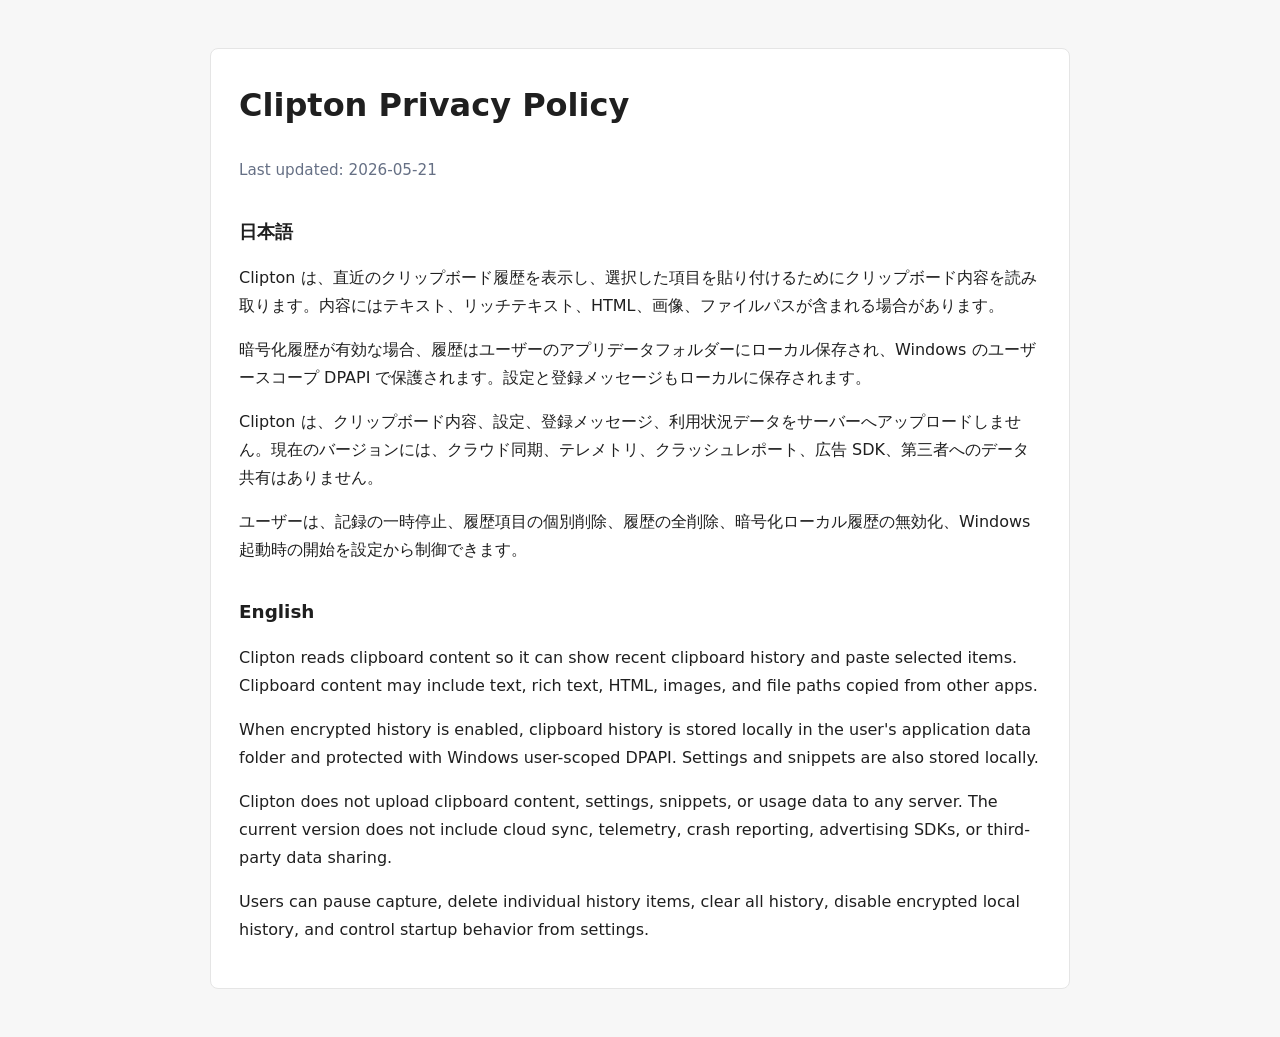
==== docs/privacy/index.html @ 09aeeec3 "refactor: reorganize settings pages" ====
<!doctype html>
<html lang="ja">
<head>
  <meta charset="utf-8">
  <meta name="viewport" content="width=device-width, initial-scale=1">
  <title>Clipton Privacy Policy</title>
  <style>
    body { margin: 0; font-family: "Segoe UI", system-ui, sans-serif; color: #1f1f1f; background: #f7f7f7; }
    main { max-width: 860px; margin: 0 auto; padding: 48px 24px; line-height: 1.75; }
    h1 { font-size: 2rem; margin: 0 0 24px; }
    h2 { font-size: 1.15rem; margin-top: 32px; }
    section { background: #fff; border: 1px solid #e5e5e5; border-radius: 8px; padding: 28px; }
    .updated { color: #667085; font-size: .95rem; }
  </style>
</head>
<body>
  <main>
    <section>
      <h1>Clipton Privacy Policy</h1>
      <p class="updated">Last updated: 2026-05-21</p>
      <h2>日本語</h2>
      <p>Clipton は、直近のクリップボード履歴を表示し、選択した項目を貼り付けるためにクリップボード内容を読み取ります。内容にはテキスト、リッチテキスト、HTML、画像、ファイルパスが含まれる場合があります。</p>
      <p>暗号化履歴が有効な場合、履歴はユーザーのアプリデータフォルダーにローカル保存され、Windows のユーザースコープ DPAPI で保護されます。設定と登録メッセージもローカルに保存されます。</p>
      <p>Clipton は、クリップボード内容、設定、登録メッセージ、利用状況データをサーバーへアップロードしません。現在のバージョンには、クラウド同期、テレメトリ、クラッシュレポート、広告 SDK、第三者へのデータ共有はありません。</p>
      <p>ユーザーは、記録の一時停止、履歴項目の個別削除、履歴の全削除、暗号化ローカル履歴の無効化、Windows 起動時の開始を設定から制御できます。</p>
      <h2>English</h2>
      <p>Clipton reads clipboard content so it can show recent clipboard history and paste selected items. Clipboard content may include text, rich text, HTML, images, and file paths copied from other apps.</p>
      <p>When encrypted history is enabled, clipboard history is stored locally in the user's application data folder and protected with Windows user-scoped DPAPI. Settings and snippets are also stored locally.</p>
      <p>Clipton does not upload clipboard content, settings, snippets, or usage data to any server. The current version does not include cloud sync, telemetry, crash reporting, advertising SDKs, or third-party data sharing.</p>
      <p>Users can pause capture, delete individual history items, clear all history, disable encrypted local history, and control startup behavior from settings.</p>
    </section>
  </main>
</body>
</html>
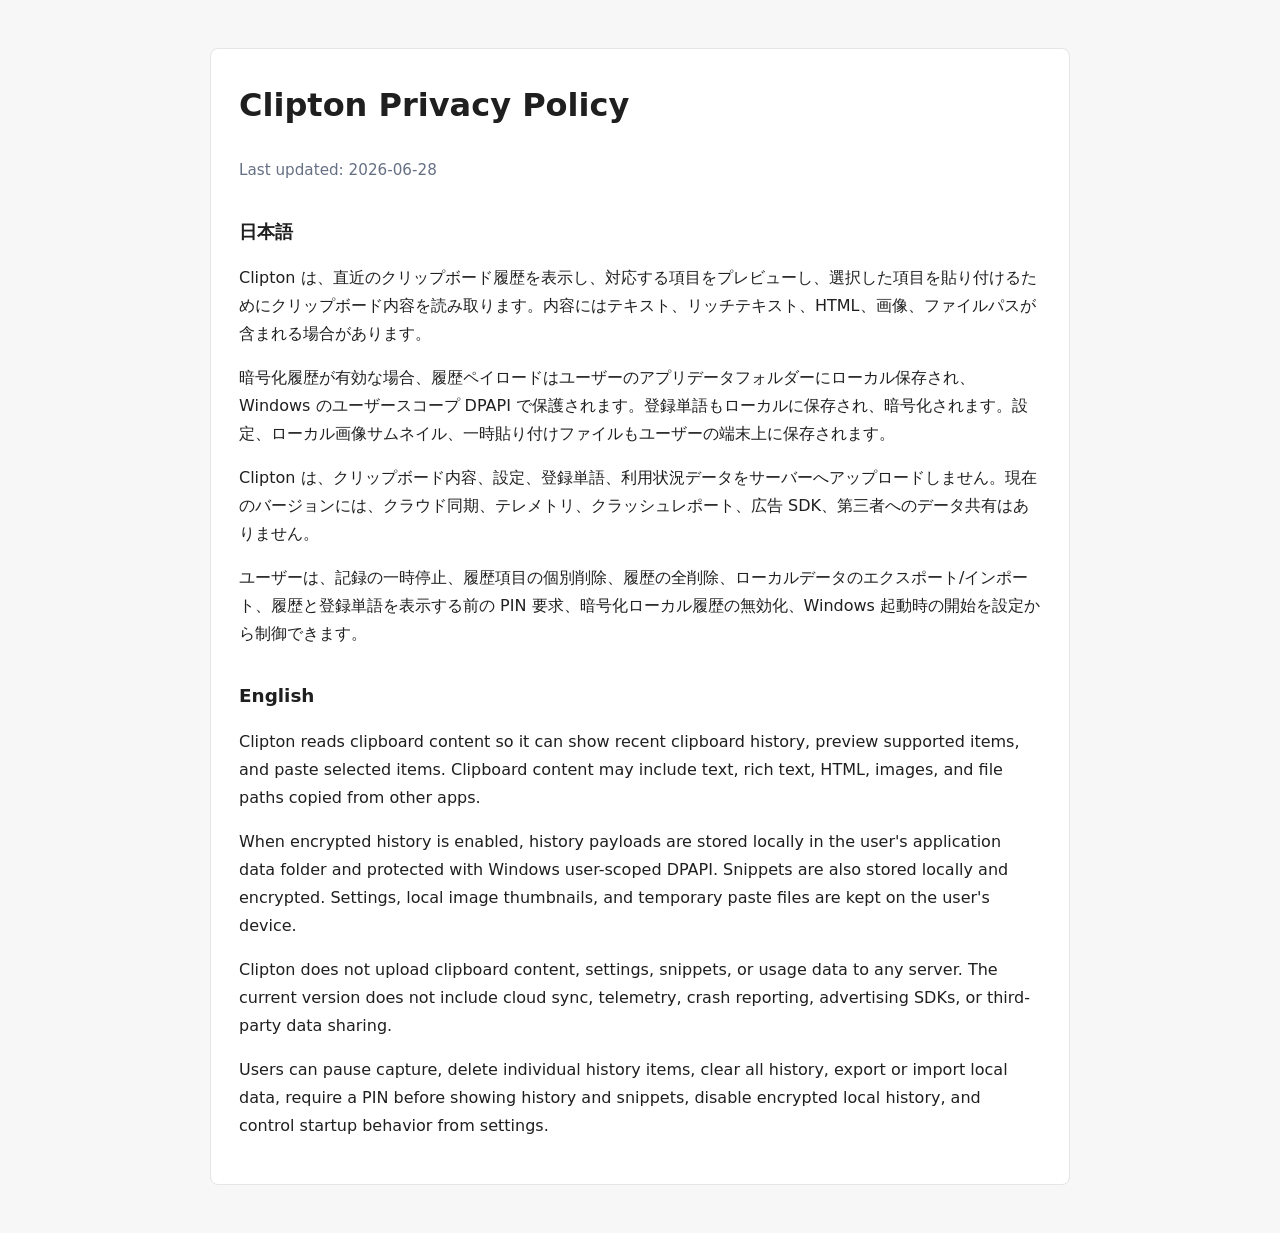
==== commit 09e0d9a3: "feat: expand localization and package release" ====
--- a/docs/privacy/index.html
+++ b/docs/privacy/index.html
@@ -17,17 +17,17 @@
   <main>
     <section>
       <h1>Clipton Privacy Policy</h1>
-      <p class="updated">Last updated: 2026-05-21</p>
+      <p class="updated">Last updated: 2026-06-28</p>
       <h2>日本語</h2>
-      <p>Clipton は、直近のクリップボード履歴を表示し、選択した項目を貼り付けるためにクリップボード内容を読み取ります。内容にはテキスト、リッチテキスト、HTML、画像、ファイルパスが含まれる場合があります。</p>
-      <p>暗号化履歴が有効な場合、履歴はユーザーのアプリデータフォルダーにローカル保存され、Windows のユーザースコープ DPAPI で保護されます。設定と登録メッセージもローカルに保存されます。</p>
-      <p>Clipton は、クリップボード内容、設定、登録メッセージ、利用状況データをサーバーへアップロードしません。現在のバージョンには、クラウド同期、テレメトリ、クラッシュレポート、広告 SDK、第三者へのデータ共有はありません。</p>
-      <p>ユーザーは、記録の一時停止、履歴項目の個別削除、履歴の全削除、暗号化ローカル履歴の無効化、Windows 起動時の開始を設定から制御できます。</p>
+      <p>Clipton は、直近のクリップボード履歴を表示し、対応する項目をプレビューし、選択した項目を貼り付けるためにクリップボード内容を読み取ります。内容にはテキスト、リッチテキスト、HTML、画像、ファイルパスが含まれる場合があります。</p>
+      <p>暗号化履歴が有効な場合、履歴ペイロードはユーザーのアプリデータフォルダーにローカル保存され、Windows のユーザースコープ DPAPI で保護されます。登録単語もローカルに保存され、暗号化されます。設定、ローカル画像サムネイル、一時貼り付けファイルもユーザーの端末上に保存されます。</p>
+      <p>Clipton は、クリップボード内容、設定、登録単語、利用状況データをサーバーへアップロードしません。現在のバージョンには、クラウド同期、テレメトリ、クラッシュレポート、広告 SDK、第三者へのデータ共有はありません。</p>
+      <p>ユーザーは、記録の一時停止、履歴項目の個別削除、履歴の全削除、ローカルデータのエクスポート/インポート、履歴と登録単語を表示する前の PIN 要求、暗号化ローカル履歴の無効化、Windows 起動時の開始を設定から制御できます。</p>
       <h2>English</h2>
-      <p>Clipton reads clipboard content so it can show recent clipboard history and paste selected items. Clipboard content may include text, rich text, HTML, images, and file paths copied from other apps.</p>
-      <p>When encrypted history is enabled, clipboard history is stored locally in the user's application data folder and protected with Windows user-scoped DPAPI. Settings and snippets are also stored locally.</p>
+      <p>Clipton reads clipboard content so it can show recent clipboard history, preview supported items, and paste selected items. Clipboard content may include text, rich text, HTML, images, and file paths copied from other apps.</p>
+      <p>When encrypted history is enabled, history payloads are stored locally in the user's application data folder and protected with Windows user-scoped DPAPI. Snippets are also stored locally and encrypted. Settings, local image thumbnails, and temporary paste files are kept on the user's device.</p>
       <p>Clipton does not upload clipboard content, settings, snippets, or usage data to any server. The current version does not include cloud sync, telemetry, crash reporting, advertising SDKs, or third-party data sharing.</p>
-      <p>Users can pause capture, delete individual history items, clear all history, disable encrypted local history, and control startup behavior from settings.</p>
+      <p>Users can pause capture, delete individual history items, clear all history, export or import local data, require a PIN before showing history and snippets, disable encrypted local history, and control startup behavior from settings.</p>
     </section>
   </main>
 </body>
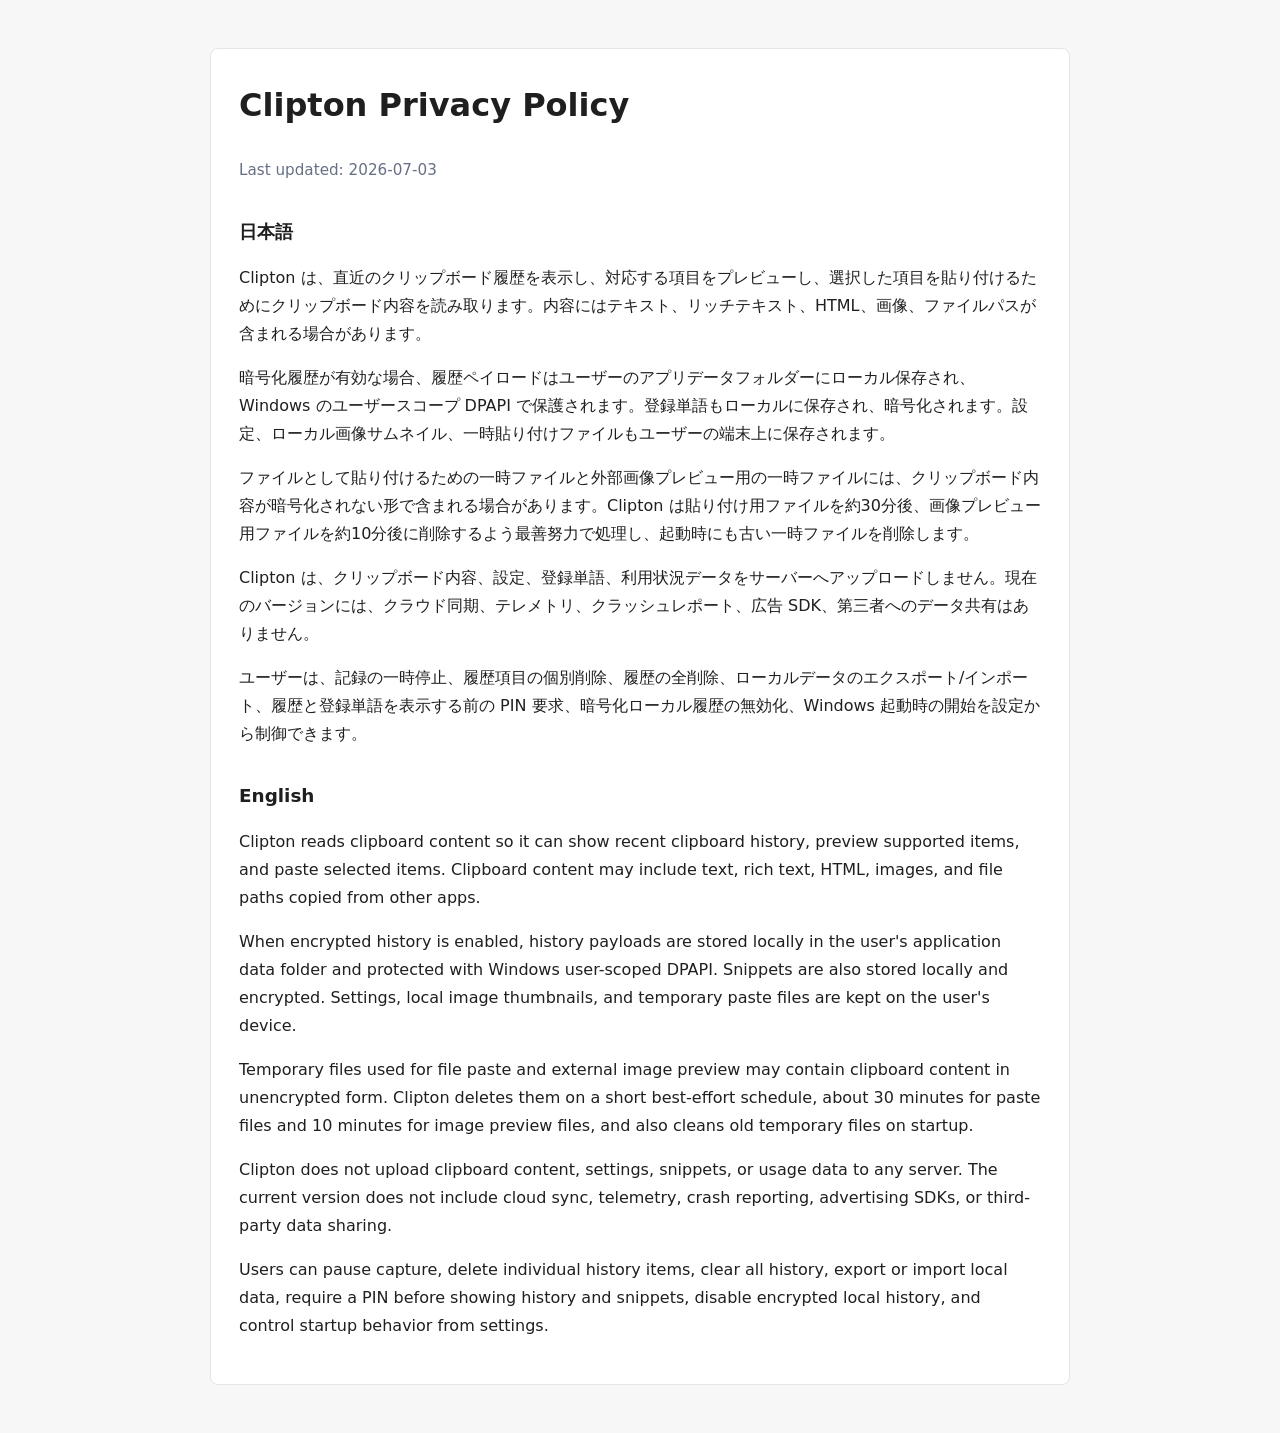
==== commit 844aa8ae: "docs: clarify temporary clipboard file handling" ====
--- a/docs/privacy/index.html
+++ b/docs/privacy/index.html
@@ -17,15 +17,17 @@
   <main>
     <section>
       <h1>Clipton Privacy Policy</h1>
-      <p class="updated">Last updated: 2026-06-28</p>
+      <p class="updated">Last updated: 2026-07-03</p>
       <h2>日本語</h2>
       <p>Clipton は、直近のクリップボード履歴を表示し、対応する項目をプレビューし、選択した項目を貼り付けるためにクリップボード内容を読み取ります。内容にはテキスト、リッチテキスト、HTML、画像、ファイルパスが含まれる場合があります。</p>
       <p>暗号化履歴が有効な場合、履歴ペイロードはユーザーのアプリデータフォルダーにローカル保存され、Windows のユーザースコープ DPAPI で保護されます。登録単語もローカルに保存され、暗号化されます。設定、ローカル画像サムネイル、一時貼り付けファイルもユーザーの端末上に保存されます。</p>
+      <p>ファイルとして貼り付けるための一時ファイルと外部画像プレビュー用の一時ファイルには、クリップボード内容が暗号化されない形で含まれる場合があります。Clipton は貼り付け用ファイルを約30分後、画像プレビュー用ファイルを約10分後に削除するよう最善努力で処理し、起動時にも古い一時ファイルを削除します。</p>
       <p>Clipton は、クリップボード内容、設定、登録単語、利用状況データをサーバーへアップロードしません。現在のバージョンには、クラウド同期、テレメトリ、クラッシュレポート、広告 SDK、第三者へのデータ共有はありません。</p>
       <p>ユーザーは、記録の一時停止、履歴項目の個別削除、履歴の全削除、ローカルデータのエクスポート/インポート、履歴と登録単語を表示する前の PIN 要求、暗号化ローカル履歴の無効化、Windows 起動時の開始を設定から制御できます。</p>
       <h2>English</h2>
       <p>Clipton reads clipboard content so it can show recent clipboard history, preview supported items, and paste selected items. Clipboard content may include text, rich text, HTML, images, and file paths copied from other apps.</p>
       <p>When encrypted history is enabled, history payloads are stored locally in the user's application data folder and protected with Windows user-scoped DPAPI. Snippets are also stored locally and encrypted. Settings, local image thumbnails, and temporary paste files are kept on the user's device.</p>
+      <p>Temporary files used for file paste and external image preview may contain clipboard content in unencrypted form. Clipton deletes them on a short best-effort schedule, about 30 minutes for paste files and 10 minutes for image preview files, and also cleans old temporary files on startup.</p>
       <p>Clipton does not upload clipboard content, settings, snippets, or usage data to any server. The current version does not include cloud sync, telemetry, crash reporting, advertising SDKs, or third-party data sharing.</p>
       <p>Users can pause capture, delete individual history items, clear all history, export or import local data, require a PIN before showing history and snippets, disable encrypted local history, and control startup behavior from settings.</p>
     </section>
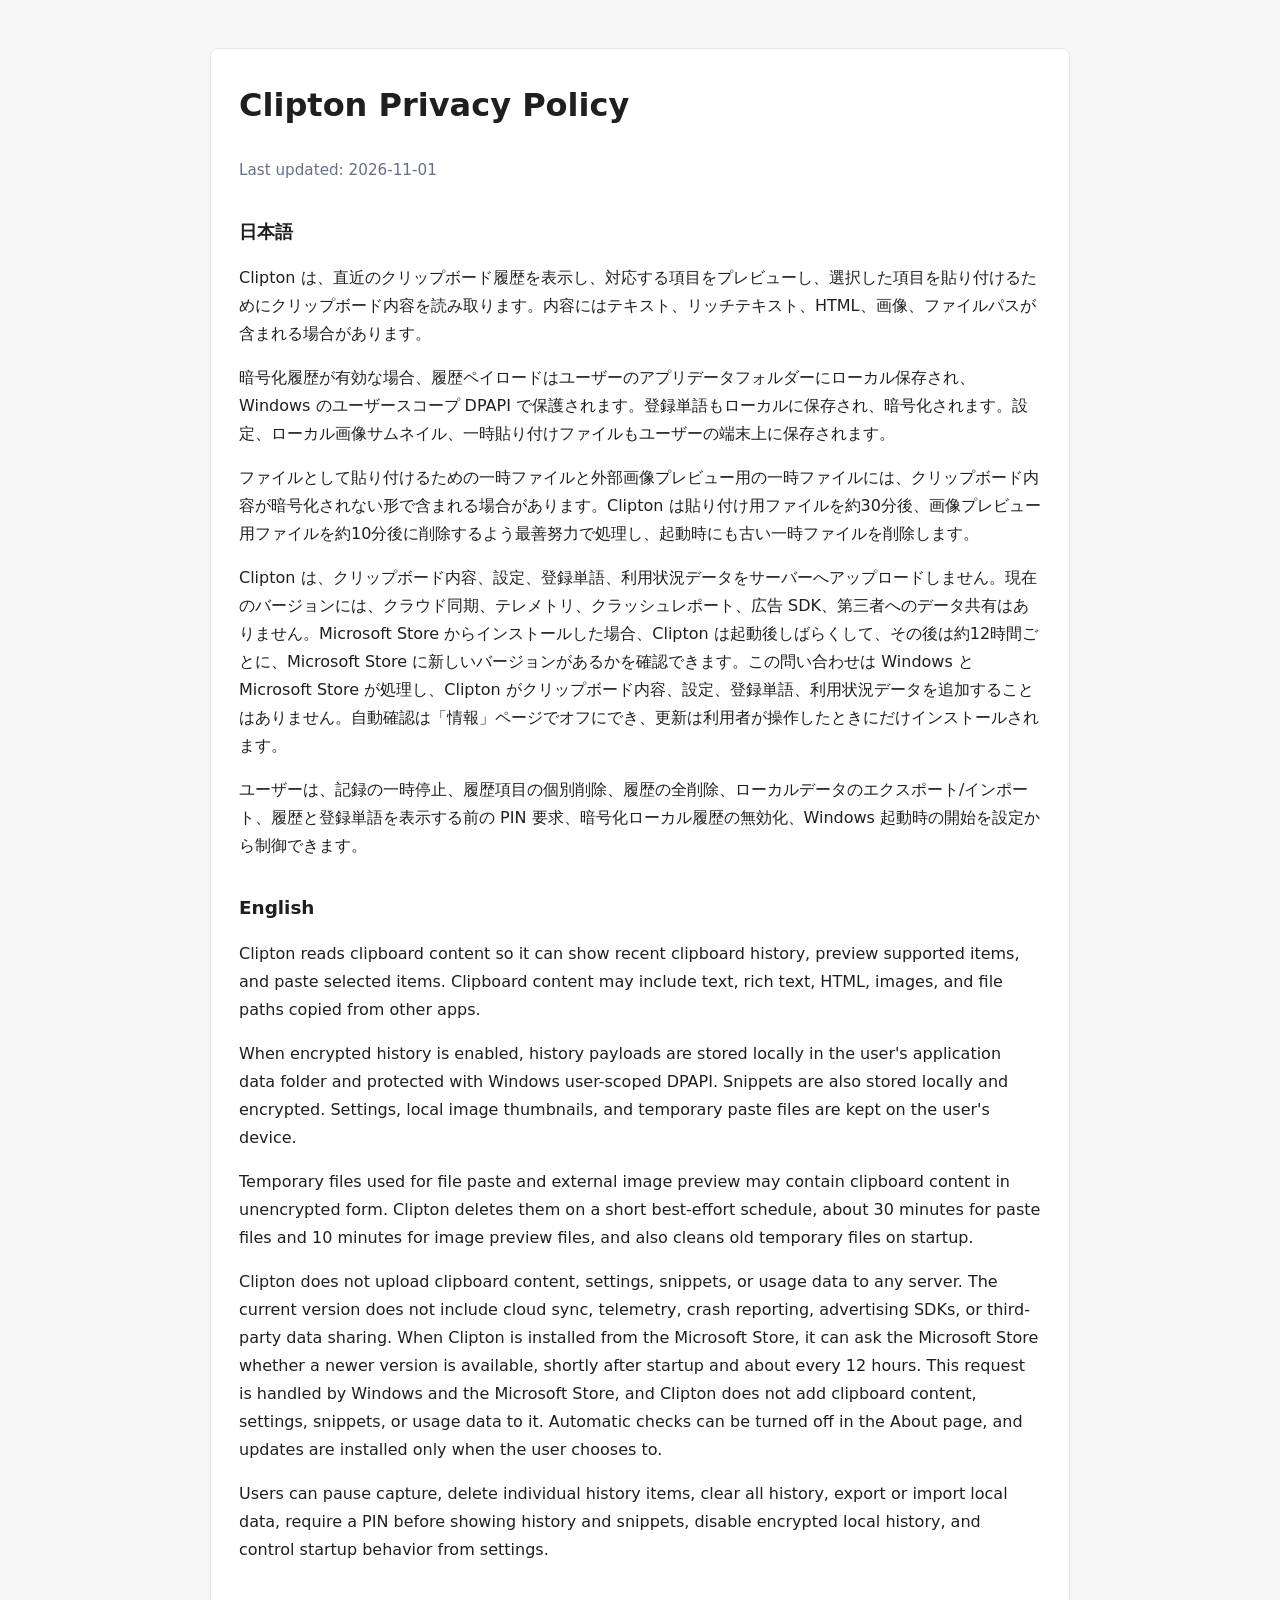
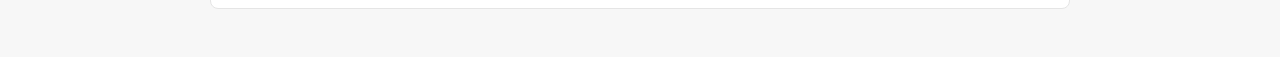
==== commit 64a5f4c5: "add: automatic Store update check and in-app legal documents - background Store update monitor (45s " ====
--- a/docs/privacy/index.html
+++ b/docs/privacy/index.html
@@ -17,18 +17,18 @@
   <main>
     <section>
       <h1>Clipton Privacy Policy</h1>
-      <p class="updated">Last updated: 2026-07-03</p>
+      <p class="updated">Last updated: 2026-11-01</p>
       <h2>日本語</h2>
       <p>Clipton は、直近のクリップボード履歴を表示し、対応する項目をプレビューし、選択した項目を貼り付けるためにクリップボード内容を読み取ります。内容にはテキスト、リッチテキスト、HTML、画像、ファイルパスが含まれる場合があります。</p>
       <p>暗号化履歴が有効な場合、履歴ペイロードはユーザーのアプリデータフォルダーにローカル保存され、Windows のユーザースコープ DPAPI で保護されます。登録単語もローカルに保存され、暗号化されます。設定、ローカル画像サムネイル、一時貼り付けファイルもユーザーの端末上に保存されます。</p>
       <p>ファイルとして貼り付けるための一時ファイルと外部画像プレビュー用の一時ファイルには、クリップボード内容が暗号化されない形で含まれる場合があります。Clipton は貼り付け用ファイルを約30分後、画像プレビュー用ファイルを約10分後に削除するよう最善努力で処理し、起動時にも古い一時ファイルを削除します。</p>
-      <p>Clipton は、クリップボード内容、設定、登録単語、利用状況データをサーバーへアップロードしません。現在のバージョンには、クラウド同期、テレメトリ、クラッシュレポート、広告 SDK、第三者へのデータ共有はありません。</p>
+      <p>Clipton は、クリップボード内容、設定、登録単語、利用状況データをサーバーへアップロードしません。現在のバージョンには、クラウド同期、テレメトリ、クラッシュレポート、広告 SDK、第三者へのデータ共有はありません。Microsoft Store からインストールした場合、Clipton は起動後しばらくして、その後は約12時間ごとに、Microsoft Store に新しいバージョンがあるかを確認できます。この問い合わせは Windows と Microsoft Store が処理し、Clipton がクリップボード内容、設定、登録単語、利用状況データを追加することはありません。自動確認は「情報」ページでオフにでき、更新は利用者が操作したときにだけインストールされます。</p>
       <p>ユーザーは、記録の一時停止、履歴項目の個別削除、履歴の全削除、ローカルデータのエクスポート/インポート、履歴と登録単語を表示する前の PIN 要求、暗号化ローカル履歴の無効化、Windows 起動時の開始を設定から制御できます。</p>
       <h2>English</h2>
       <p>Clipton reads clipboard content so it can show recent clipboard history, preview supported items, and paste selected items. Clipboard content may include text, rich text, HTML, images, and file paths copied from other apps.</p>
       <p>When encrypted history is enabled, history payloads are stored locally in the user's application data folder and protected with Windows user-scoped DPAPI. Snippets are also stored locally and encrypted. Settings, local image thumbnails, and temporary paste files are kept on the user's device.</p>
       <p>Temporary files used for file paste and external image preview may contain clipboard content in unencrypted form. Clipton deletes them on a short best-effort schedule, about 30 minutes for paste files and 10 minutes for image preview files, and also cleans old temporary files on startup.</p>
-      <p>Clipton does not upload clipboard content, settings, snippets, or usage data to any server. The current version does not include cloud sync, telemetry, crash reporting, advertising SDKs, or third-party data sharing.</p>
+      <p>Clipton does not upload clipboard content, settings, snippets, or usage data to any server. The current version does not include cloud sync, telemetry, crash reporting, advertising SDKs, or third-party data sharing. When Clipton is installed from the Microsoft Store, it can ask the Microsoft Store whether a newer version is available, shortly after startup and about every 12 hours. This request is handled by Windows and the Microsoft Store, and Clipton does not add clipboard content, settings, snippets, or usage data to it. Automatic checks can be turned off in the About page, and updates are installed only when the user chooses to.</p>
       <p>Users can pause capture, delete individual history items, clear all history, export or import local data, require a PIN before showing history and snippets, disable encrypted local history, and control startup behavior from settings.</p>
     </section>
   </main>
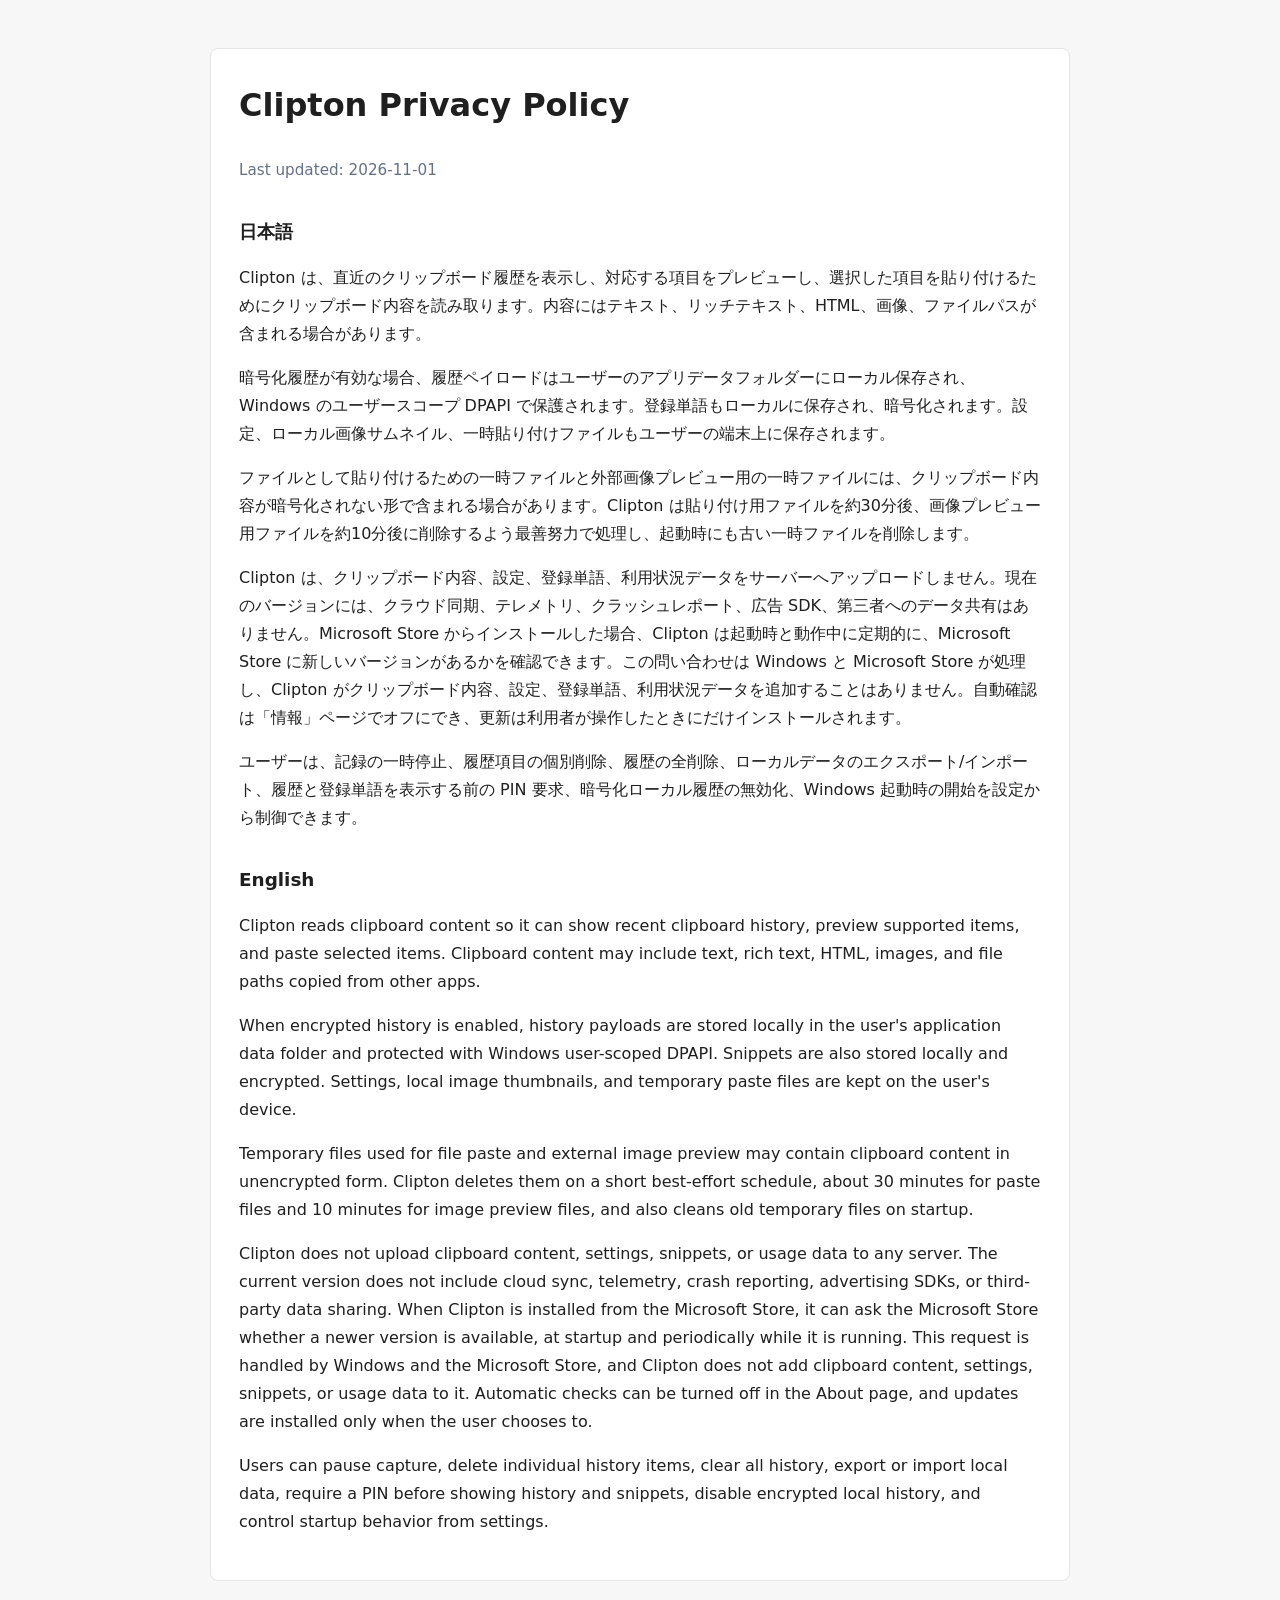
==== commit 33ed2686: "update: describe update checks without exact intervals The interval is an internal detail, so the se" ====
--- a/docs/privacy/index.html
+++ b/docs/privacy/index.html
@@ -22,13 +22,13 @@
       <p>Clipton は、直近のクリップボード履歴を表示し、対応する項目をプレビューし、選択した項目を貼り付けるためにクリップボード内容を読み取ります。内容にはテキスト、リッチテキスト、HTML、画像、ファイルパスが含まれる場合があります。</p>
       <p>暗号化履歴が有効な場合、履歴ペイロードはユーザーのアプリデータフォルダーにローカル保存され、Windows のユーザースコープ DPAPI で保護されます。登録単語もローカルに保存され、暗号化されます。設定、ローカル画像サムネイル、一時貼り付けファイルもユーザーの端末上に保存されます。</p>
       <p>ファイルとして貼り付けるための一時ファイルと外部画像プレビュー用の一時ファイルには、クリップボード内容が暗号化されない形で含まれる場合があります。Clipton は貼り付け用ファイルを約30分後、画像プレビュー用ファイルを約10分後に削除するよう最善努力で処理し、起動時にも古い一時ファイルを削除します。</p>
-      <p>Clipton は、クリップボード内容、設定、登録単語、利用状況データをサーバーへアップロードしません。現在のバージョンには、クラウド同期、テレメトリ、クラッシュレポート、広告 SDK、第三者へのデータ共有はありません。Microsoft Store からインストールした場合、Clipton は起動後しばらくして、その後は約12時間ごとに、Microsoft Store に新しいバージョンがあるかを確認できます。この問い合わせは Windows と Microsoft Store が処理し、Clipton がクリップボード内容、設定、登録単語、利用状況データを追加することはありません。自動確認は「情報」ページでオフにでき、更新は利用者が操作したときにだけインストールされます。</p>
+      <p>Clipton は、クリップボード内容、設定、登録単語、利用状況データをサーバーへアップロードしません。現在のバージョンには、クラウド同期、テレメトリ、クラッシュレポート、広告 SDK、第三者へのデータ共有はありません。Microsoft Store からインストールした場合、Clipton は起動時と動作中に定期的に、Microsoft Store に新しいバージョンがあるかを確認できます。この問い合わせは Windows と Microsoft Store が処理し、Clipton がクリップボード内容、設定、登録単語、利用状況データを追加することはありません。自動確認は「情報」ページでオフにでき、更新は利用者が操作したときにだけインストールされます。</p>
       <p>ユーザーは、記録の一時停止、履歴項目の個別削除、履歴の全削除、ローカルデータのエクスポート/インポート、履歴と登録単語を表示する前の PIN 要求、暗号化ローカル履歴の無効化、Windows 起動時の開始を設定から制御できます。</p>
       <h2>English</h2>
       <p>Clipton reads clipboard content so it can show recent clipboard history, preview supported items, and paste selected items. Clipboard content may include text, rich text, HTML, images, and file paths copied from other apps.</p>
       <p>When encrypted history is enabled, history payloads are stored locally in the user's application data folder and protected with Windows user-scoped DPAPI. Snippets are also stored locally and encrypted. Settings, local image thumbnails, and temporary paste files are kept on the user's device.</p>
       <p>Temporary files used for file paste and external image preview may contain clipboard content in unencrypted form. Clipton deletes them on a short best-effort schedule, about 30 minutes for paste files and 10 minutes for image preview files, and also cleans old temporary files on startup.</p>
-      <p>Clipton does not upload clipboard content, settings, snippets, or usage data to any server. The current version does not include cloud sync, telemetry, crash reporting, advertising SDKs, or third-party data sharing. When Clipton is installed from the Microsoft Store, it can ask the Microsoft Store whether a newer version is available, shortly after startup and about every 12 hours. This request is handled by Windows and the Microsoft Store, and Clipton does not add clipboard content, settings, snippets, or usage data to it. Automatic checks can be turned off in the About page, and updates are installed only when the user chooses to.</p>
+      <p>Clipton does not upload clipboard content, settings, snippets, or usage data to any server. The current version does not include cloud sync, telemetry, crash reporting, advertising SDKs, or third-party data sharing. When Clipton is installed from the Microsoft Store, it can ask the Microsoft Store whether a newer version is available, at startup and periodically while it is running. This request is handled by Windows and the Microsoft Store, and Clipton does not add clipboard content, settings, snippets, or usage data to it. Automatic checks can be turned off in the About page, and updates are installed only when the user chooses to.</p>
       <p>Users can pause capture, delete individual history items, clear all history, export or import local data, require a PIN before showing history and snippets, disable encrypted local history, and control startup behavior from settings.</p>
     </section>
   </main>
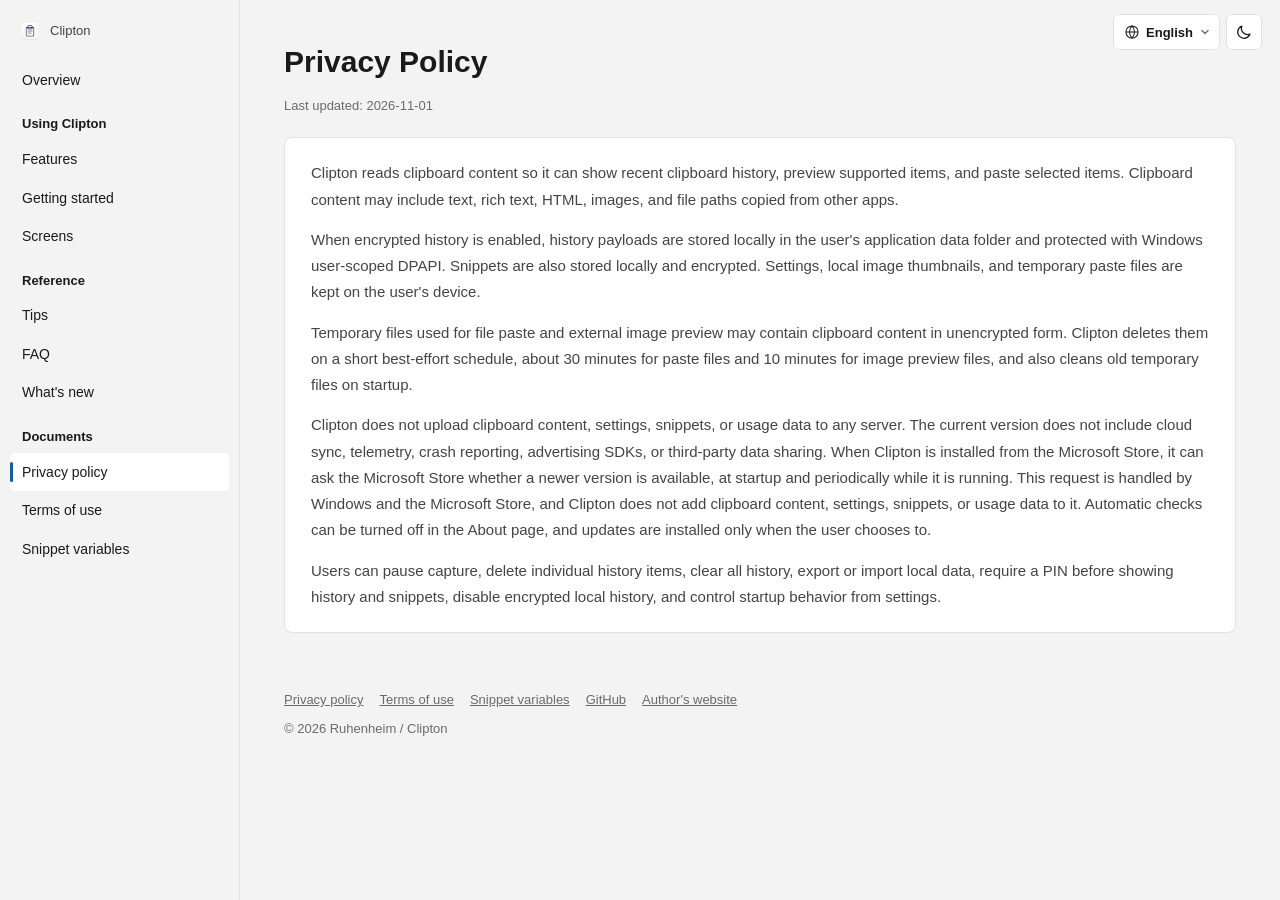
==== commit 5de0bd12: "update: プライバシーポリシー・利用規約・変数一覧のページを紹介ページと同じデザインにそろえる" ====
--- a/docs/privacy/index.html
+++ b/docs/privacy/index.html
@@ -1,36 +1,49 @@
-<!doctype html>
+<!DOCTYPE html>
 <html lang="ja">
 <head>
-  <meta charset="utf-8">
-  <meta name="viewport" content="width=device-width, initial-scale=1">
-  <title>Clipton Privacy Policy</title>
-  <style>
-    body { margin: 0; font-family: "Segoe UI", system-ui, sans-serif; color: #1f1f1f; background: #f7f7f7; }
-    main { max-width: 860px; margin: 0 auto; padding: 48px 24px; line-height: 1.75; }
-    h1 { font-size: 2rem; margin: 0 0 24px; }
-    h2 { font-size: 1.15rem; margin-top: 32px; }
-    section { background: #fff; border: 1px solid #e5e5e5; border-radius: 8px; padding: 28px; }
-    .updated { color: #667085; font-size: .95rem; }
-  </style>
+<meta charset="utf-8">
+<meta name="viewport" content="width=device-width, initial-scale=1">
+<title data-en="Privacy Policy | Clipton">プライバシーポリシー | Clipton</title>
+<meta name="description" content="Clipton がクリップボードの内容とローカルのデータをどう扱うかを説明します。" data-en="How Clipton handles clipboard content and local data.">
+<link rel="canonical" href="https://clipton.ruhenheim.org/privacy/">
+<link rel="alternate" hreflang="ja" href="https://clipton.ruhenheim.org/privacy/?lang=ja">
+<link rel="alternate" hreflang="en" href="https://clipton.ruhenheim.org/privacy/?lang=en">
+<link rel="alternate" hreflang="x-default" href="https://clipton.ruhenheim.org/privacy/">
+<meta property="og:type" content="website">
+<meta property="og:url" content="https://clipton.ruhenheim.org/privacy/">
+<meta property="og:title" content="プライバシーポリシー | Clipton">
+<meta property="og:description" content="Clipton がクリップボードの内容とローカルのデータをどう扱うかを説明します。">
+<meta property="og:image" content="https://clipton.ruhenheim.org/images/site/history-ja.png">
+<meta property="og:locale" content="ja_JP">
+<meta name="twitter:card" content="summary_large_image">
+<meta name="color-scheme" content="dark light">
+<meta name="theme-color" content="#f3f3f3" media="(prefers-color-scheme: light)">
+<meta name="theme-color" content="#202020" media="(prefers-color-scheme: dark)">
+<link rel="icon" type="image/png" href="../images/clipton-icon.png">
+<link rel="stylesheet" <link rel="stylesheet" href="../assets/styles.css">
+<script>(function(){var r=document.documentElement,q=new URLSearchParams(location.search).get('lang'),s=null,t=null;try{s=localStorage.getItem('clipton-language');t=localStorage.getItem('clipton-theme')}catch(e){}if(t==='light'||t==='dark')r.dataset.theme=t;var l=q==='en'||q==='ja'?q:(s==='en'||s==='ja'?s:((navigator.language||'').toLowerCase().indexOf('ja')===0?'ja':'en'));r.dataset.lang=l;if(l==='en')r.classList.add('en-pending')})();</script>
 </head>
 <body>
-  <main>
-    <section>
-      <h1>Clipton Privacy Policy</h1>
-      <p class="updated">Last updated: 2026-11-01</p>
-      <h2>日本語</h2>
-      <p>Clipton は、直近のクリップボード履歴を表示し、対応する項目をプレビューし、選択した項目を貼り付けるためにクリップボード内容を読み取ります。内容にはテキスト、リッチテキスト、HTML、画像、ファイルパスが含まれる場合があります。</p>
+<a class="skip" href="#top" data-i18n="skip">本文へ移動</a><div class="tools"><div class="langmenu">
+<button id="lang" class="tool lang" type="button" aria-haspopup="true" aria-expanded="false" aria-controls="lang-list" aria-label="言語: 日本語" title="Language / 言語">
+<svg viewBox="0 0 20 20" fill="none" stroke="currentColor" stroke-width="1.3" aria-hidden="true"><circle cx="10" cy="10" r="7.6"/><path d="M2.4 10h15.2M10 2.4c2.1 2.2 3.1 4.7 3.1 7.6s-1 5.4-3.1 7.6c-2.1-2.2-3.1-4.7-3.1-7.6s1-5.4 3.1-7.6z"/></svg>
+<span id="lang-label" lang="ja">日本語</span>
+<svg class="chev" viewBox="0 0 12 12" fill="none" stroke="currentColor" stroke-width="1.4" stroke-linecap="round" aria-hidden="true"><path d="M3 4.5l3 3 3-3"/></svg>
+</button>
+<ul id="lang-list" class="lang-list" hidden><li><a href="#" hreflang="ja" lang="ja" data-lang="ja">日本語</a></li><li><a href="#" hreflang="en" lang="en" data-lang="en">English</a></li></ul></div>
+<button id="theme" class="tool theme" type="button" aria-label="表示モードを切り替え">
+<svg class="sun" viewBox="0 0 20 20" fill="none" stroke="currentColor" stroke-width="1.4" stroke-linecap="round" aria-hidden="true"><circle cx="10" cy="10" r="3.6"/><path d="M10 1.8v2M10 16.2v2M1.8 10h2M16.2 10h2M4.2 4.2l1.4 1.4M14.4 14.4l1.4 1.4M4.2 15.8l1.4-1.4M14.4 5.6l1.4-1.4"/></svg>
+<svg class="moon" viewBox="0 0 20 20" fill="none" stroke="currentColor" stroke-width="1.4" stroke-linejoin="round" aria-hidden="true"><path d="M16.6 12.4A7 7 0 0 1 7.6 3.4a7 7 0 1 0 9 9z"/></svg>
+</button></div><div class="shell"><aside><div class="brand"><img src="../images/clipton-icon.png" alt="" width="20" height="20">Clipton</div><a href="../" data-i18n="nav.overview">概要</a><div class="grp" data-i18n="grp.use">使い方</div><a href="../#features" data-i18n="nav.features">できること</a><a href="../#start" data-i18n="nav.start">始め方</a><a href="../#gallery" data-i18n="nav.gallery">画面</a><div class="grp" data-i18n="grp.ref">参考</div><a href="../#tips" data-i18n="nav.tips">Tips</a><a href="../#faq" data-i18n="nav.faq">よくある質問</a><a href="../#release" data-i18n="nav.release">更新情報</a><div class="grp" data-i18n="grp.docs">ドキュメント</div><a class="on" aria-current="page" href="../privacy/" data-i18n="foot.privacy">プライバシーポリシー</a><a href="../terms/" data-i18n="foot.terms">利用規約</a><a href="../snippet-variables/" data-i18n="foot.vars">定型文の変数一覧</a></aside><main id="top"><div data-lang-block="ja" lang="ja"><h1>プライバシーポリシー</h1><p class="dim">最終更新日: 2026-11-01</p><div class="card doc" style="margin-top:20px"><p>Clipton は、直近のクリップボード履歴を表示し、対応する項目をプレビューし、選択した項目を貼り付けるためにクリップボード内容を読み取ります。内容にはテキスト、リッチテキスト、HTML、画像、ファイルパスが含まれる場合があります。</p>
       <p>暗号化履歴が有効な場合、履歴ペイロードはユーザーのアプリデータフォルダーにローカル保存され、Windows のユーザースコープ DPAPI で保護されます。登録単語もローカルに保存され、暗号化されます。設定、ローカル画像サムネイル、一時貼り付けファイルもユーザーの端末上に保存されます。</p>
       <p>ファイルとして貼り付けるための一時ファイルと外部画像プレビュー用の一時ファイルには、クリップボード内容が暗号化されない形で含まれる場合があります。Clipton は貼り付け用ファイルを約30分後、画像プレビュー用ファイルを約10分後に削除するよう最善努力で処理し、起動時にも古い一時ファイルを削除します。</p>
       <p>Clipton は、クリップボード内容、設定、登録単語、利用状況データをサーバーへアップロードしません。現在のバージョンには、クラウド同期、テレメトリ、クラッシュレポート、広告 SDK、第三者へのデータ共有はありません。Microsoft Store からインストールした場合、Clipton は起動時と動作中に定期的に、Microsoft Store に新しいバージョンがあるかを確認できます。この問い合わせは Windows と Microsoft Store が処理し、Clipton がクリップボード内容、設定、登録単語、利用状況データを追加することはありません。自動確認は「情報」ページでオフにでき、更新は利用者が操作したときにだけインストールされます。</p>
-      <p>ユーザーは、記録の一時停止、履歴項目の個別削除、履歴の全削除、ローカルデータのエクスポート/インポート、履歴と登録単語を表示する前の PIN 要求、暗号化ローカル履歴の無効化、Windows 起動時の開始を設定から制御できます。</p>
-      <h2>English</h2>
-      <p>Clipton reads clipboard content so it can show recent clipboard history, preview supported items, and paste selected items. Clipboard content may include text, rich text, HTML, images, and file paths copied from other apps.</p>
+      <p>ユーザーは、記録の一時停止、履歴項目の個別削除、履歴の全削除、ローカルデータのエクスポート/インポート、履歴と登録単語を表示する前の PIN 要求、暗号化ローカル履歴の無効化、Windows 起動時の開始を設定から制御できます。</p></div></div><div data-lang-block="en" lang="en"><h1>Privacy Policy</h1><p class="dim">Last updated: 2026-11-01</p><div class="card doc" style="margin-top:20px"><p>Clipton reads clipboard content so it can show recent clipboard history, preview supported items, and paste selected items. Clipboard content may include text, rich text, HTML, images, and file paths copied from other apps.</p>
       <p>When encrypted history is enabled, history payloads are stored locally in the user's application data folder and protected with Windows user-scoped DPAPI. Snippets are also stored locally and encrypted. Settings, local image thumbnails, and temporary paste files are kept on the user's device.</p>
       <p>Temporary files used for file paste and external image preview may contain clipboard content in unencrypted form. Clipton deletes them on a short best-effort schedule, about 30 minutes for paste files and 10 minutes for image preview files, and also cleans old temporary files on startup.</p>
       <p>Clipton does not upload clipboard content, settings, snippets, or usage data to any server. The current version does not include cloud sync, telemetry, crash reporting, advertising SDKs, or third-party data sharing. When Clipton is installed from the Microsoft Store, it can ask the Microsoft Store whether a newer version is available, at startup and periodically while it is running. This request is handled by Windows and the Microsoft Store, and Clipton does not add clipboard content, settings, snippets, or usage data to it. Automatic checks can be turned off in the About page, and updates are installed only when the user chooses to.</p>
-      <p>Users can pause capture, delete individual history items, clear all history, export or import local data, require a PIN before showing history and snippets, disable encrypted local history, and control startup behavior from settings.</p>
-    </section>
-  </main>
+      <p>Users can pause capture, delete individual history items, clear all history, export or import local data, require a PIN before showing history and snippets, disable encrypted local history, and control startup behavior from settings.</p></div></div><footer class="foot"><nav><a href="../privacy/" data-i18n="foot.privacy">プライバシーポリシー</a><a href="../terms/" data-i18n="foot.terms">利用規約</a><a href="../snippet-variables/" data-i18n="foot.vars">定型文の変数一覧</a><a href="https://github.com/mmiyaji/clipton">GitHub</a><a href="https://ruhenheim.org/" data-i18n="foot.author">作者のサイト</a></nav><p>© 2026 Ruhenheim / Clipton</p></footer></main></div>
+<script src="../assets/i18n-en.js"></script>
+<script src="../assets/site.js"></script>
 </body>
 </html>
--- a/docs/assets/styles.css
+++ b/docs/assets/styles.css
@@ -0,0 +1,72 @@
+:root{--bg:#f3f3f3;--card:#ffffff;--card2:#f9f9f9;--fg:#1a1a1a;--muted:#444;--dim:#6b6b6b;--line:#e2e2e2;--accent:#005fb8;--accent-fg:#fff;--kbd:#ffffff;--kbd-edge:#c8c8c8;
+  --body:"Segoe UI Variable Text","Segoe UI","Yu Gothic UI","Hiragino Sans","Noto Sans JP",sans-serif;--display:"Segoe UI Variable Display","Segoe UI","Yu Gothic UI","Hiragino Sans","Noto Sans JP",sans-serif;--mono:"Cascadia Mono",Consolas,monospace;color-scheme:light}
+@media (prefers-color-scheme: dark){:root:not([data-theme="light"]){--bg:#202020;--card:#2b2b2b;--card2:#323232;--fg:#ffffff;--muted:#c5c5c5;--dim:#9a9a9a;--line:#3a3a3a;--accent:#60cdff;--accent-fg:#000;--kbd:#383838;--kbd-edge:#1a1a1a;color-scheme:dark}}
+:root[data-theme="dark"]{--bg:#202020;--card:#2b2b2b;--card2:#323232;--fg:#ffffff;--muted:#c5c5c5;--dim:#9a9a9a;--line:#3a3a3a;--accent:#60cdff;--accent-fg:#000;--kbd:#383838;--kbd-edge:#1a1a1a;color-scheme:dark}
+*{box-sizing:border-box}html{scroll-behavior:smooth}
+@media (prefers-reduced-motion: reduce){html{scroll-behavior:auto}}
+body{margin:0;background:var(--bg);color:var(--fg);font:15px/1.75 var(--body)}
+h1,h2,h3{font-family:var(--display);text-wrap:balance;word-break:auto-phrase}
+p,li,dd{word-break:auto-phrase}
+a{color:var(--accent)}a:focus-visible,button:focus-visible{outline:2px solid var(--accent);outline-offset:2px}
+img{max-width:100%;height:auto}
+code{font-family:var(--mono);font-size:.88em;background:var(--card2);border:1px solid var(--line);padding:0 .35em;border-radius:4px}
+kbd{font-family:var(--body);font-size:.82em;font-weight:600;display:inline-block;min-width:1.9em;text-align:center;padding:.05em .45em;margin:0 .08em;border-radius:5px;background:var(--kbd);border:1px solid var(--line);border-bottom-color:var(--kbd-edge);box-shadow:inset 0 -1px 0 var(--kbd-edge);color:var(--fg);line-height:1.5;white-space:nowrap}
+.shot{width:100%;display:block;border-radius:6px;border:1px solid var(--line)}.shot-link{display:block;cursor:zoom-in}
+.store{display:inline-flex;border-radius:5px}.store img{display:block;height:36px;width:auto}.store .on-light{display:none}
+:root[data-theme="light"] .store .on-light{display:block}:root[data-theme="light"] .store .on-dark{display:none}
+@media (prefers-color-scheme: light){:root:not([data-theme="dark"]) .store .on-light{display:block}:root:not([data-theme="dark"]) .store .on-dark{display:none}}
+.tools{display:flex;gap:6px}.tool{height:36px;min-width:36px;display:grid;place-items:center;border-radius:6px;border:1px solid var(--line);background:var(--card);color:var(--fg);cursor:pointer;padding:0 8px;font:600 13px/1 var(--body)}
+.tool:hover{background:var(--card2)}
+.theme svg{width:18px;height:18px}.theme .sun{display:none}
+:root[data-theme="dark"] .theme .sun{display:block}:root[data-theme="dark"] .theme .moon{display:none}
+@media (prefers-color-scheme: dark){:root:not([data-theme="light"]) .theme .sun{display:block}:root:not([data-theme="light"]) .theme .moon{display:none}}
+.tool.lang{display:inline-flex;align-items:center;gap:6px;padding:0 8px 0 10px}.tool.lang svg{width:16px;height:16px;flex:none}
+.tool.lang svg.chev{width:12px;height:12px;color:var(--dim)}.tool.lang[aria-expanded="true"] svg.chev{transform:rotate(180deg)}
+.langmenu{position:relative}
+.lang-list{position:absolute;right:0;top:calc(100% + 4px);min-width:140px;margin:0;padding:4px;list-style:none;background:var(--card);border:1px solid var(--line);border-radius:8px;box-shadow:0 8px 24px rgba(0,0,0,.28);z-index:30}
+.lang-list[hidden]{display:none}
+.lang-list a{display:flex;align-items:center;gap:8px;padding:7px 10px;border-radius:5px;color:var(--fg);text-decoration:none;font-size:14px}
+.lang-list a::before{content:"";width:3px;height:14px;border-radius:2px;background:transparent}
+.lang-list a[aria-current="true"]::before{background:var(--accent)}
+.lang-list a:hover,.lang-list a:focus-visible{background:var(--card2);outline:none}
+.skip{position:absolute;left:-9999px}.skip:focus{left:16px;top:12px;z-index:40;background:var(--card);padding:6px 10px;border-radius:5px}
+html.en-pending body{visibility:hidden}
+
+/* layout: fixed left navigation like the Windows Settings app, content column up to 1040px */
+.tools{position:fixed;top:14px;right:18px;z-index:10}
+.shell{display:grid;grid-template-columns:240px minmax(0,1fr);min-height:100vh}
+aside{position:sticky;top:0;height:100vh;padding:14px 10px;border-right:1px solid var(--line)}
+.brand{display:flex;gap:10px;align-items:center;padding:6px 10px 18px;font-size:13px;color:var(--muted)}.brand img{width:20px;height:20px}
+aside .grp{font-size:13px;font-weight:600;padding:14px 12px 4px}
+aside a{display:block;padding:7px 12px;border-radius:5px;color:var(--fg);text-decoration:none;font-size:14px;position:relative}
+aside a:hover{background:var(--card)}
+aside a.on{background:var(--card)}aside a.on::before{content:"";position:absolute;left:0;top:9px;bottom:9px;width:3px;border-radius:2px;background:var(--accent)}
+main{padding:36px 44px 96px;max-width:1040px}
+h1{font-size:30px;font-weight:600;margin:0 0 6px}h2{font-size:20px;font-weight:600;margin:48px 0 12px}h3{font-size:15px;font-weight:600;margin:0}
+.sub{color:var(--muted);margin:0 0 4px;max-width:46em}.dim{color:var(--dim);font-size:13px;margin:0}
+.row{display:flex;gap:10px;flex-wrap:wrap;align-items:center;margin:18px 0 26px}
+.card{background:var(--card);border:1px solid var(--line);border-radius:8px;padding:16px 18px}
+.stack{display:grid;gap:4px}
+.exp{padding:0}.exp>.head{display:grid;grid-template-columns:minmax(0,1fr) 300px;gap:20px;padding:16px 18px;align-items:center}
+.exp p{margin:2px 0 0;color:var(--muted);font-size:14px}
+.others{margin:12px 0 0;padding-left:1.2em;color:var(--muted);font-size:14px}
+.gal{display:grid;grid-template-columns:repeat(3,minmax(0,1fr));gap:10px}.gal figure{margin:0}.gal figcaption{font-size:12px;color:var(--dim);margin-top:4px}
+ol.steps{margin:0;padding:0;list-style:none;counter-reset:n}ol.steps li{counter-increment:n;display:grid;grid-template-columns:28px 1fr;gap:10px;padding:10px 0;border-top:1px solid var(--line)}ol.steps li:first-child{border-top:0}
+ol.steps li::before{content:counter(n);width:24px;height:24px;border-radius:50%;background:var(--card2);border:1px solid var(--line);display:grid;place-items:center;font-size:12px}
+table.keys{width:100%;border-collapse:collapse;font-size:14px}table.keys th,table.keys td{padding:8px 4px;text-align:left;border-top:1px solid var(--line)}table.keys tr:first-child th,table.keys tr:first-child td{border-top:0}table.keys th{width:11em;font-weight:400}
+.tips{display:grid;grid-template-columns:repeat(2,minmax(0,1fr));gap:8px;margin-top:8px}.tips p{margin:4px 0 0;color:var(--muted);font-size:14px}
+details{background:var(--card);border:1px solid var(--line);border-radius:8px;margin-bottom:4px}summary{cursor:pointer;padding:12px 18px;font-weight:600;list-style:none;display:flex;justify-content:space-between;gap:12px}
+summary::-webkit-details-marker{display:none}summary::after{content:"⌄";color:var(--dim)}details[open] summary::after{content:"⌃"}details p{margin:0;padding:0 18px 14px;color:var(--muted)}
+.foot{margin-top:56px;color:var(--dim);font-size:13px}.foot nav{display:flex;gap:16px;flex-wrap:wrap}.foot p{margin:6px 0 0}
+@media (max-width:860px){.tools{position:static;justify-content:flex-end;padding:8px 10px 0}.shell{grid-template-columns:1fr}aside{position:static;height:auto;display:flex;overflow-x:auto;gap:4px;padding:8px;border-right:0;border-bottom:1px solid var(--line)}aside .grp,.brand{display:none}aside a{white-space:nowrap}main{padding:24px 16px 80px}.exp>.head{grid-template-columns:1fr}.tips{grid-template-columns:1fr}.gal{grid-template-columns:1fr 1fr}}
+:root:not([data-lang="en"]) [data-lang-block="en"]{display:none}:root[data-lang="en"] [data-lang-block="ja"]{display:none}
+.doc{padding:22px 26px}.doc>:first-child{margin-top:0}.doc>:last-child{margin-bottom:0}.doc p{color:var(--muted);margin:0 0 14px}
+.doc h3{font-size:15px;margin:28px 0 8px}.doc .note{font-size:13px;color:var(--dim)}
+.table-wrap{overflow-x:auto;margin:12px 0 24px}.doc table{width:100%;border-collapse:collapse;font-size:14px}
+.doc th,.doc td{padding:9px 10px;text-align:left;vertical-align:top;border-bottom:1px solid var(--line)}.doc th{background:var(--card2);font-weight:600;white-space:nowrap}
+.doc td:first-child{white-space:nowrap}
+.doc pre{margin:12px 0 20px;padding:14px 16px;overflow-x:auto;background:var(--card2);border:1px solid var(--line);border-radius:6px;line-height:1.6}.doc pre code{border:0;background:none;padding:0;font-size:13px}
+.copy-button{appearance:none;border:1px solid var(--line);border-radius:5px;background:var(--card2);color:var(--fg);padding:3px 10px;font:13px/1.4 var(--body);cursor:pointer;white-space:nowrap}
+.copy-button:hover{border-color:var(--accent)}.copy-button.copied{border-color:var(--accent);color:var(--accent)}
+.release ul{margin:10px 0 0;padding-left:1.2em;color:var(--muted);font-size:14px}.release li+li{margin-top:4px}.release .version{font-family:var(--mono);font-size:13px;color:var(--dim)}.release p{margin:12px 0 0;font-size:14px}
+.foot nav a{color:var(--dim)}.foot nav a:hover{color:var(--accent)}
